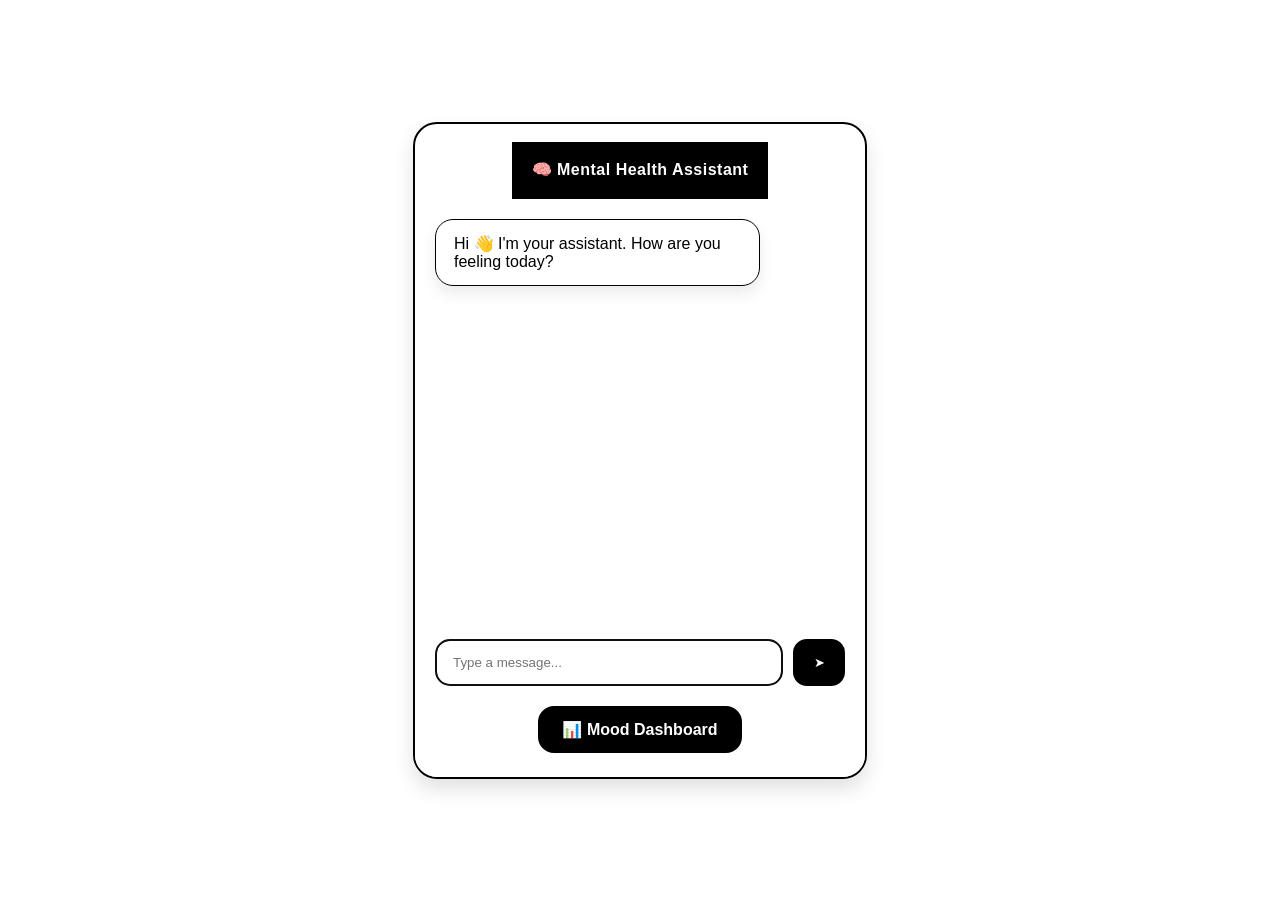
==== templates/index.html @ 6b1d6472 "Add files via upload" ====
<!DOCTYPE html>
<html>
<head>
    <title>Chatbot</title>
    <link rel="stylesheet" href="/static/style.css">
</head>
<body>
<div class="chat-container">
    <div class="top-bar">
        <div class="chat-header">🧠 Mental Health Assistant</div>
    </div>
    <div id="chat-box" class="chat-box"></div>
    <div class="chat-input">
        <input id="message" placeholder="Type a message..." />
        <button id="send-button" onclick="sendMessage()">➤</button>
    </div>
    <div class="dashboard-footer">
        <a class="dashboard-button" href="/dashboard">📊 Mood Dashboard</a>
    </div>
</div>

<script src="/static/script.js"></script>
</body>
</html>
---- static/style.css ----
body {
    margin: 0;
    min-height: 100vh;
    display: flex;
    align-items: center;
    justify-content: center;
    background: #ffffff;
    color: #000000;
    font-family: Arial, sans-serif;
}

.chat-container {
    width: 450px;
    margin: 40px auto;
    background: #ffffff;
    border: 2px solid #000000;
    border-radius: 24px;
    box-shadow: 0 10px 20px rgba(0, 0, 0, 0.12);
    overflow: hidden;
}

.top-bar {
    display: flex;
    justify-content: center;
    align-items: center;
    padding: 18px 20px 0;
}

.chat-header {
    background: #000000;
    color: #ffffff;
    padding: 18px 20px;
    text-align: center;
    font-weight: 700;
    letter-spacing: 0.5px;
    border-bottom: 2px solid #000000;
}

.chat-box {
    display: flex;
    flex-direction: column;
    gap: 10px;
    height: 400px;
    overflow-y: auto;
    padding: 20px;
    background: #ffffff;
}

.message {
    display: inline-flex;
    padding: 14px 18px;
    margin: 0;
    border-radius: 18px;
    max-width: 70%;
    border: 1px solid #000000;
    background: #f8f8f8;
    color: #000000;
    box-shadow: 0 8px 15px rgba(0, 0, 0, 0.08);
    word-wrap: break-word;
}

.user-message {
    align-self: flex-end;
    background: #000000;
    color: #ffffff;
    border-color: #000000;
}

.bot-message {
    align-self: flex-start;
    background: #ffffff;
    color: #000000;
}

.chat-input {
    display: flex;
    gap: 10px;
    padding: 0 20px 20px;
    background: #ffffff;
}

.chat-input input {
    flex: 1;
    padding: 14px 16px;
    border-radius: 14px;
    border: 2px solid #000000;
    background: #ffffff;
    color: #000000;
}

.chat-input button {
    width: 52px;
    border-radius: 14px;
    background: #000000;
    color: #ffffff;
    border: 2px solid #000000;
    cursor: pointer;
}

.dashboard-footer {
    padding: 0 20px 24px;
    text-align: center;
    background: #ffffff;
}

.dashboard-button {
    display: inline-block;
    text-decoration: none;
    background: #000000;
    color: #ffffff;
    padding: 12px 22px;
    border-radius: 16px;
    font-weight: 700;
    border: 2px solid #000000;
}

.bot-message.typing::after {
    content: '...';
    animation: blink 1s infinite;
}

@keyframes blink {
    0% { opacity: 0; }
    50% { opacity: 1; }
    100% { opacity: 0; }
}
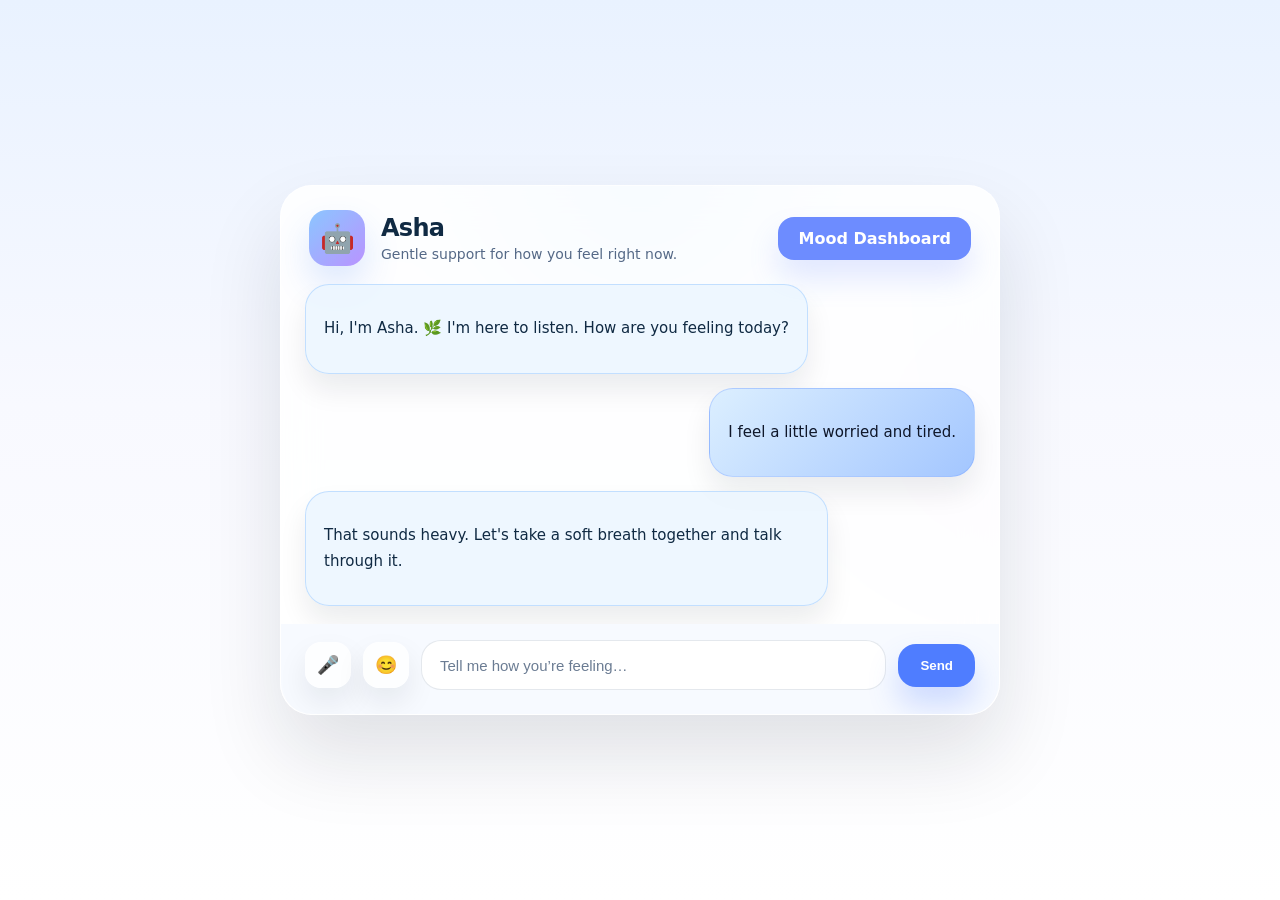
==== commit 16d9b84e: "Updated UI and added new features" ====
--- a/templates/index.html
+++ b/templates/index.html
@@ -1,21 +1,57 @@
 <!DOCTYPE html>
-<html>
+<html lang="en">
 <head>
-    <title>Chatbot</title>
+    <meta charset="UTF-8">
+    <meta name="viewport" content="width=device-width, initial-scale=1.0">
+    <title>Asha | Mental Wellness Companion</title>
     <link rel="stylesheet" href="/static/style.css">
 </head>
 <body>
-<div class="chat-container">
-    <div class="top-bar">
-        <div class="chat-header">🧠 Mental Health Assistant</div>
-    </div>
-    <div id="chat-box" class="chat-box"></div>
-    <div class="chat-input">
-        <input id="message" placeholder="Type a message..." />
-        <button id="send-button" onclick="sendMessage()">➤</button>
-    </div>
-    <div class="dashboard-footer">
-        <a class="dashboard-button" href="/dashboard">📊 Mood Dashboard</a>
+<div class="page-shell">
+    <div class="hero-glow"></div>
+    <div class="chat-card">
+        <header class="card-header">
+            <div class="bot-profile">
+                <div class="bot-avatar">🤖</div>
+                <div>
+                    <h1>Asha</h1>
+                    <p>Gentle support for how you feel right now.</p>
+                </div>
+            </div>
+            <a class="dashboard-button" href="/dashboard">Mood Dashboard</a>
+        </header>
+
+        <section id="chat-box" class="chat-box">
+            <div class="message bot-message">
+                <div class="bubble">
+                    <p>Hi, I'm Asha. 🌿 I'm here to listen. How are you feeling today?</p>
+                </div>
+            </div>
+            <div class="message user-message">
+                <div class="bubble">
+                    <p>I feel a little worried and tired.</p>
+                </div>
+            </div>
+            <div class="message bot-message">
+                <div class="bubble">
+                    <p>That sounds heavy. Let's take a soft breath together and talk through it.</p>
+                </div>
+            </div>
+        </section>
+
+        <div class="chat-actions">
+            <button id="mic-button" class="icon-btn" type="button" title="Voice input">🎤</button>
+            <button id="emoji-button" class="icon-btn" type="button" title="Add emoji">😊</button>
+            <input id="message" type="text" placeholder="Tell me how you’re feeling…" autocomplete="off">
+            <button id="send-button" class="send-btn" type="button">Send</button>
+        </div>
+        <div id="emoji-picker" class="emoji-picker hidden">
+            <button type="button">🙂</button>
+            <button type="button">😌</button>
+            <button type="button">🤍</button>
+            <button type="button">🌿</button>
+            <button type="button">💬</button>
+        </div>
     </div>
 </div>
 
--- a/static/style.css
+++ b/static/style.css
@@ -1,126 +1,242 @@
+:root {
+    color-scheme: light;
+    font-family: Inter, system-ui, -apple-system, BlinkMacSystemFont, "Segoe UI", sans-serif;
+    background: #eef5ff;
+    color: #102a43;
+}
+
+* {
+    box-sizing: border-box;
+}
+
 body {
     margin: 0;
     min-height: 100vh;
-    display: flex;
-    align-items: center;
+    background: linear-gradient(180deg, #e9f2ff 0%, #f8f9ff 45%, #ffffff 100%);
+    display: flex;
     justify-content: center;
-    background: #ffffff;
-    color: #000000;
-    font-family: Arial, sans-serif;
-}
-
-.chat-container {
-    width: 450px;
-    margin: 40px auto;
-    background: #ffffff;
-    border: 2px solid #000000;
+    align-items: center;
+    padding: 24px;
+}
+
+.page-shell {
+    position: relative;
+    width: min(100%, 720px);
+}
+
+.hero-glow {
+    position: absolute;
+    inset: 0;
+    background: radial-gradient(circle at top, rgba(113, 194, 255, 0.28), transparent 35%),
+                radial-gradient(circle at right, rgba(196, 170, 255, 0.18), transparent 28%);
+    pointer-events: none;
+}
+
+.chat-card {
+    position: relative;
+    background: rgba(255, 255, 255, 0.85);
+    backdrop-filter: blur(18px);
+    border: 1px solid rgba(255,255,255,0.7);
+    box-shadow: 0 40px 80px rgba(15, 23, 42, 0.12);
+    border-radius: 32px;
+    overflow: hidden;
+}
+
+.card-header {
+    display: flex;
+    justify-content: space-between;
+    align-items: center;
+    gap: 18px;
+    padding: 24px 28px 18px;
+}
+
+.bot-profile {
+    display: flex;
+    align-items: center;
+    gap: 16px;
+}
+
+.bot-avatar {
+    width: 56px;
+    height: 56px;
+    border-radius: 18px;
+    background: linear-gradient(135deg, #8bc6ff, #b993ff);
+    display: grid;
+    place-items: center;
+    font-size: 28px;
+    box-shadow: 0 18px 35px rgba(59, 130, 246, 0.18);
+}
+
+.card-header h1 {
+    margin: 0;
+    font-size: 24px;
+    letter-spacing: -0.03em;
+}
+
+.card-header p {
+    margin: 4px 0 0;
+    color: #556987;
+    font-size: 14px;
+}
+
+.dashboard-button {
+    background: #6d8cff;
+    color: white;
+    border: none;
+    border-radius: 16px;
+    padding: 12px 20px;
+    font-weight: 600;
+    text-decoration: none;
+    box-shadow: 0 18px 30px rgba(109, 140, 255, 0.2);
+    transition: transform 0.25s ease, box-shadow 0.25s ease, background 0.25s ease;
+}
+
+.dashboard-button:hover {
+    transform: translateY(-2px);
+    background: #5572f9;
+}
+
+.chat-box {
+    max-height: 520px;
+    overflow-y: auto;
+    padding: 0 24px 18px;
+    display: flex;
+    flex-direction: column;
+    gap: 14px;
+}
+
+.message {
+    display: flex;
+    gap: 12px;
+    align-items: flex-end;
+}
+
+.bubble {
+    max-width: 78%;
+    padding: 16px 18px;
     border-radius: 24px;
-    box-shadow: 0 10px 20px rgba(0, 0, 0, 0.12);
-    overflow: hidden;
-}
-
-.top-bar {
-    display: flex;
-    justify-content: center;
-    align-items: center;
-    padding: 18px 20px 0;
-}
-
-.chat-header {
-    background: #000000;
-    color: #ffffff;
-    padding: 18px 20px;
-    text-align: center;
-    font-weight: 700;
-    letter-spacing: 0.5px;
-    border-bottom: 2px solid #000000;
-}
-
-.chat-box {
-    display: flex;
-    flex-direction: column;
+    line-height: 1.7;
+    font-size: 15px;
+    box-shadow: 0 16px 28px rgba(15, 23, 42, 0.08);
+}
+
+.bot-message {
+    justify-content: flex-start;
+}
+
+.bot-message .bubble {
+    background: rgba(236, 246, 255, 0.88);
+    border: 1px solid rgba(112, 179, 255, 0.35);
+}
+
+.user-message {
+    justify-content: flex-end;
+}
+
+.user-message .bubble {
+    background: linear-gradient(135deg, #dcefff, #a3c6ff);
+    border: 1px solid rgba(106, 148, 255, 0.3);
+    color: #0f172a;
+}
+
+.icon-btn {
+    width: 46px;
+    height: 46px;
+    border-radius: 16px;
+    border: none;
+    background: rgba(255,255,255,0.85);
+    display: grid;
+    place-items: center;
+    font-size: 18px;
+    cursor: pointer;
+    box-shadow: 0 14px 30px rgba(15, 23, 42, 0.08);
+    transition: transform 0.2s ease, background 0.2s ease;
+}
+
+.icon-btn:hover {
+    transform: translateY(-1px);
+    background: white;
+}
+
+.chat-actions {
+    display: grid;
+    grid-template-columns: auto auto 1fr auto;
+    gap: 12px;
+    align-items: center;
+    padding: 16px 24px 24px;
+    background: rgba(247, 250, 255, 0.95);
+}
+
+.chat-actions input {
+    width: 100%;
+    min-height: 50px;
+    border-radius: 20px;
+    border: 1px solid rgba(148, 163, 184, 0.25);
+    padding: 0 18px;
+    font-size: 15px;
+    color: #102a43;
+    outline: none;
+    background: white;
+}
+
+.chat-actions input::placeholder {
+    color: #6b7c93;
+}
+
+.send-btn {
+    border: none;
+    border-radius: 18px;
+    padding: 14px 22px;
+    background: #4f7dff;
+    color: white;
+    font-weight: 600;
+    cursor: pointer;
+    box-shadow: 0 18px 30px rgba(79, 125, 255, 0.25);
+    transition: transform 0.2s ease, background 0.2s ease;
+}
+
+.send-btn:hover {
+    transform: translateY(-1px);
+    background: #3e68f5;
+}
+
+.emoji-picker {
+    position: absolute;
+    left: 28px;
+    bottom: 98px;
+    display: grid;
+    grid-template-columns: repeat(5, 42px);
     gap: 10px;
-    height: 400px;
-    overflow-y: auto;
-    padding: 20px;
-    background: #ffffff;
-}
-
-.message {
-    display: inline-flex;
-    padding: 14px 18px;
-    margin: 0;
+    padding: 12px;
+    background: rgba(255,255,255,0.95);
+    border: 1px solid rgba(148, 163, 184, 0.25);
     border-radius: 18px;
-    max-width: 70%;
-    border: 1px solid #000000;
-    background: #f8f8f8;
-    color: #000000;
-    box-shadow: 0 8px 15px rgba(0, 0, 0, 0.08);
-    word-wrap: break-word;
-}
-
-.user-message {
-    align-self: flex-end;
-    background: #000000;
-    color: #ffffff;
-    border-color: #000000;
-}
-
-.bot-message {
-    align-self: flex-start;
-    background: #ffffff;
-    color: #000000;
-}
-
-.chat-input {
-    display: flex;
-    gap: 10px;
-    padding: 0 20px 20px;
-    background: #ffffff;
-}
-
-.chat-input input {
-    flex: 1;
-    padding: 14px 16px;
+    box-shadow: 0 24px 50px rgba(15, 23, 42, 0.12);
+}
+
+.emoji-picker.hidden {
+    display: none;
+}
+
+.emoji-picker button {
+    width: 42px;
+    height: 42px;
     border-radius: 14px;
-    border: 2px solid #000000;
-    background: #ffffff;
-    color: #000000;
-}
-
-.chat-input button {
-    width: 52px;
-    border-radius: 14px;
-    background: #000000;
-    color: #ffffff;
-    border: 2px solid #000000;
+    border: none;
+    background: #f8fafc;
+    font-size: 18px;
     cursor: pointer;
 }
 
-.dashboard-footer {
-    padding: 0 20px 24px;
-    text-align: center;
-    background: #ffffff;
-}
-
-.dashboard-button {
-    display: inline-block;
-    text-decoration: none;
-    background: #000000;
-    color: #ffffff;
-    padding: 12px 22px;
-    border-radius: 16px;
-    font-weight: 700;
-    border: 2px solid #000000;
-}
-
-.bot-message.typing::after {
-    content: '...';
-    animation: blink 1s infinite;
-}
-
-@keyframes blink {
-    0% { opacity: 0; }
-    50% { opacity: 1; }
-    100% { opacity: 0; }
-}
+@media (max-width: 660px) {
+    .chat-card {
+        width: 100%;
+    }
+    .card-header {
+        flex-direction: column;
+        align-items: flex-start;
+    }
+    .chat-actions {
+        grid-template-columns: auto auto 1fr auto;
+    }
+}
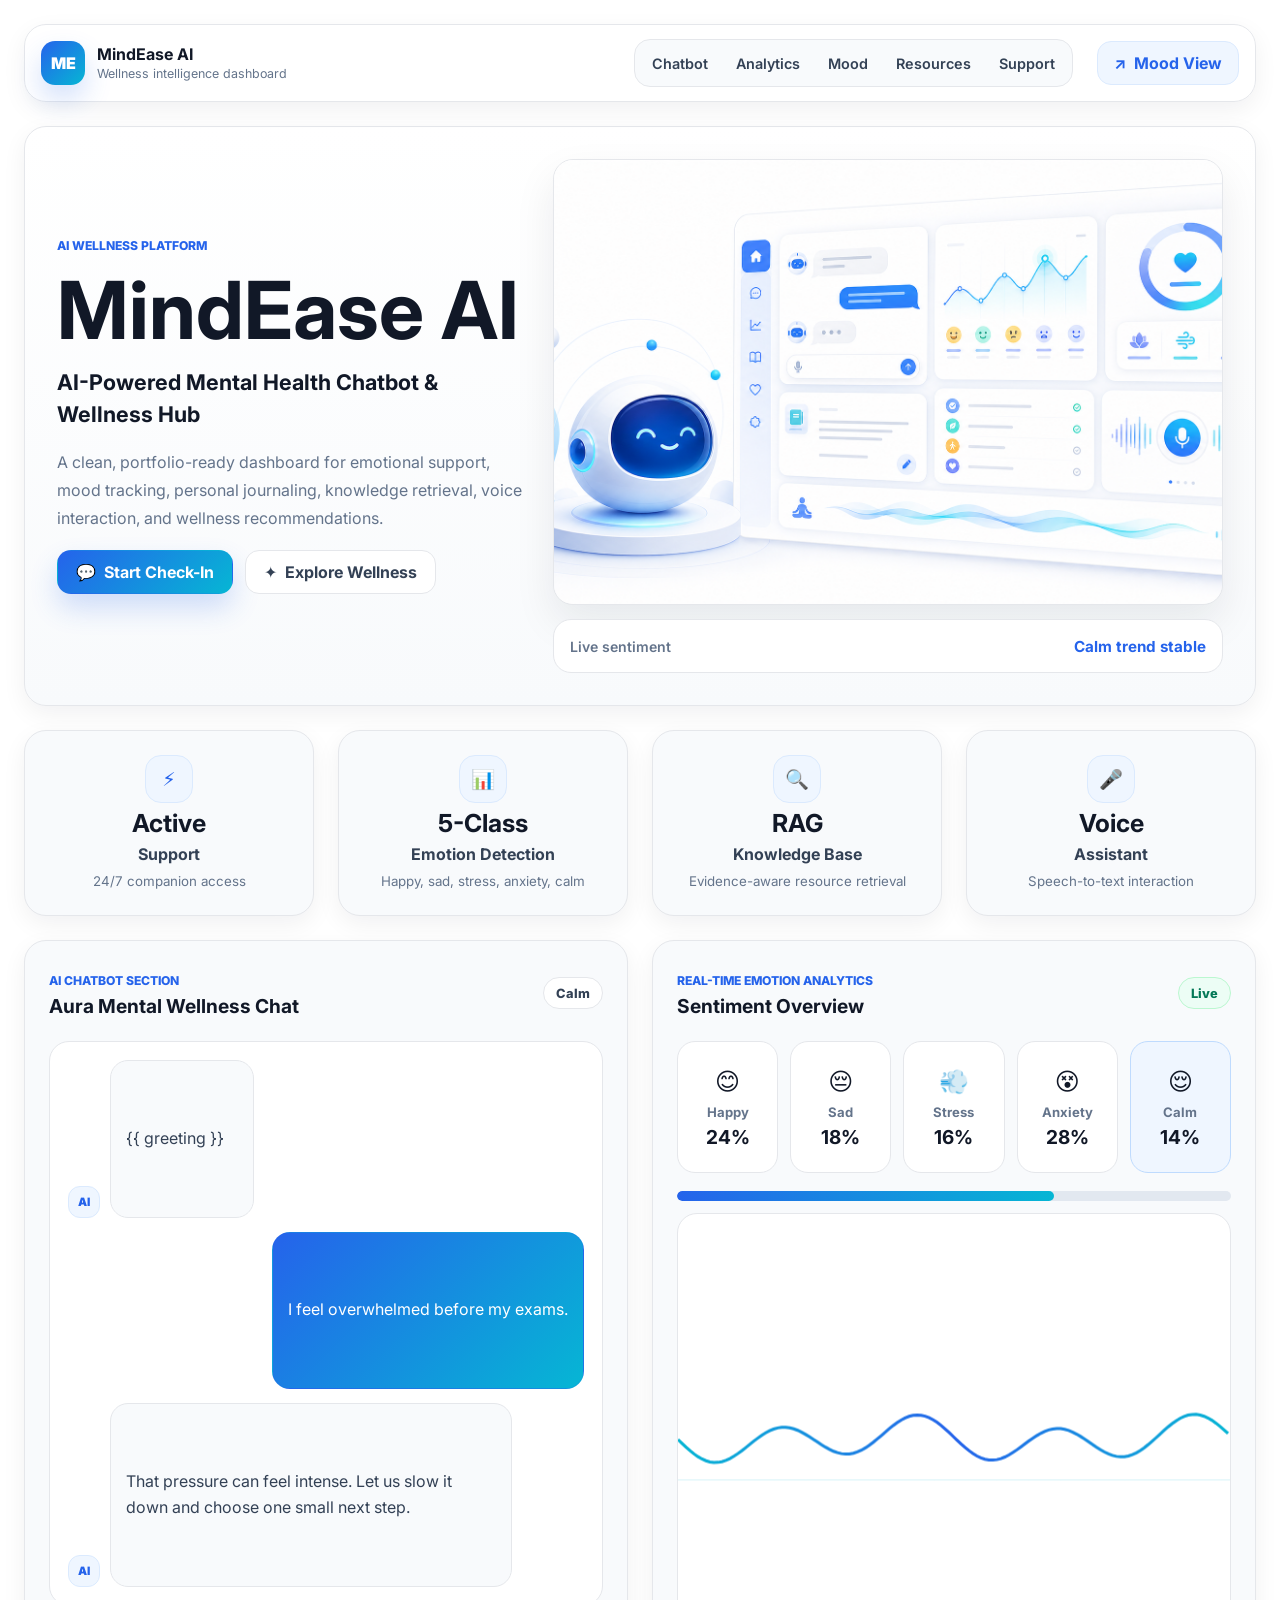
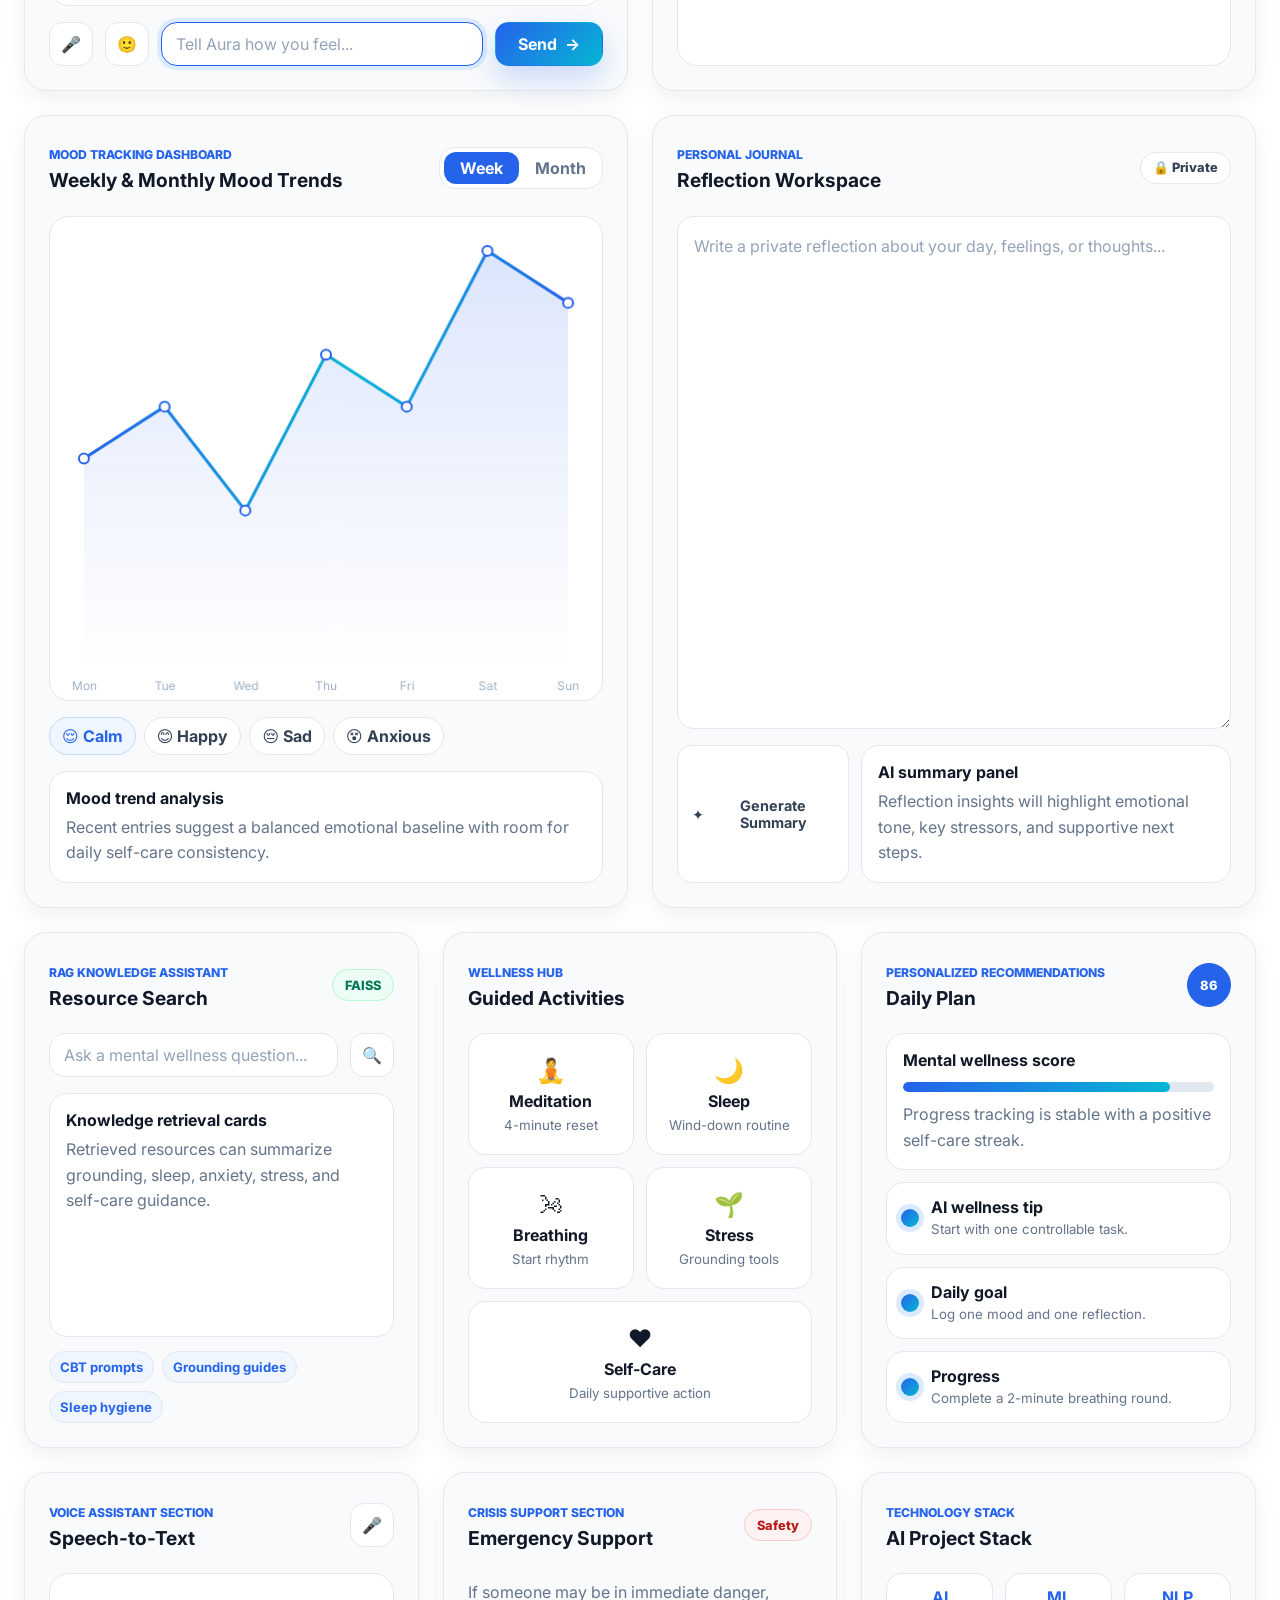
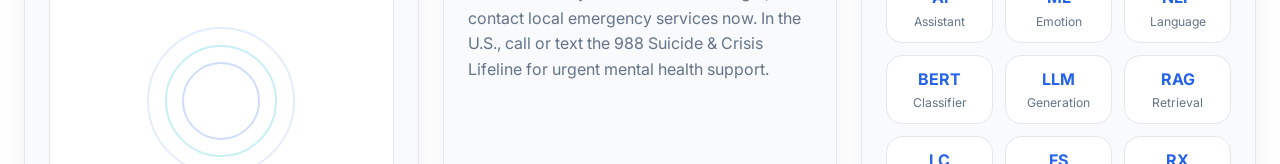
==== commit cb51c193: "Added CNN model improvements" ====
--- a/templates/index.html
+++ b/templates/index.html
@@ -1,60 +1,403 @@
-<!DOCTYPE html>
-<html lang="en">
-<head>
-    <meta charset="UTF-8">
-    <meta name="viewport" content="width=device-width, initial-scale=1.0">
-    <title>Asha | Mental Wellness Companion</title>
-    <link rel="stylesheet" href="/static/style.css">
-</head>
-<body>
-<div class="page-shell">
-    <div class="hero-glow"></div>
-    <div class="chat-card">
-        <header class="card-header">
-            <div class="bot-profile">
-                <div class="bot-avatar">🤖</div>
-                <div>
-                    <h1>Asha</h1>
-                    <p>Gentle support for how you feel right now.</p>
-                </div>
-            </div>
-            <a class="dashboard-button" href="/dashboard">Mood Dashboard</a>
-        </header>
-
-        <section id="chat-box" class="chat-box">
-            <div class="message bot-message">
-                <div class="bubble">
-                    <p>Hi, I'm Asha. 🌿 I'm here to listen. How are you feeling today?</p>
-                </div>
-            </div>
-            <div class="message user-message">
-                <div class="bubble">
-                    <p>I feel a little worried and tired.</p>
-                </div>
-            </div>
-            <div class="message bot-message">
-                <div class="bubble">
-                    <p>That sounds heavy. Let's take a soft breath together and talk through it.</p>
-                </div>
-            </div>
-        </section>
-
-        <div class="chat-actions">
-            <button id="mic-button" class="icon-btn" type="button" title="Voice input">🎤</button>
-            <button id="emoji-button" class="icon-btn" type="button" title="Add emoji">😊</button>
-            <input id="message" type="text" placeholder="Tell me how you’re feeling…" autocomplete="off">
-            <button id="send-button" class="send-btn" type="button">Send</button>
-        </div>
-        <div id="emoji-picker" class="emoji-picker hidden">
-            <button type="button">🙂</button>
-            <button type="button">😌</button>
-            <button type="button">🤍</button>
-            <button type="button">🌿</button>
-            <button type="button">💬</button>
-        </div>
-    </div>
-</div>
-
-<script src="/static/script.js"></script>
-</body>
-</html>+<!DOCTYPE html>
+<html lang="en">
+<head>
+    <meta charset="UTF-8">
+    <meta name="viewport" content="width=device-width, initial-scale=1.0">
+    <title>MindEase AI | AI-Powered Mental Health Chatbot & Wellness Hub</title>
+    <link rel="preconnect" href="https://fonts.googleapis.com">
+    <link rel="preconnect" href="https://fonts.gstatic.com" crossorigin>
+    <link href="https://fonts.googleapis.com/css2?family=Inter:wght@400;500;600;700;800;900&display=swap" rel="stylesheet">
+    <link rel="stylesheet" href="/static/style.css">
+</head>
+<body>
+<div class="app-shell">
+    <header class="topbar">
+        <a class="brand-lockup" href="#hero" aria-label="MindEase AI home">
+            <span class="brand-mark" aria-hidden="true">ME</span>
+            <span>
+                <strong>MindEase AI</strong>
+                <small>Wellness intelligence dashboard</small>
+            </span>
+        </a>
+        <nav class="topnav" aria-label="Primary">
+            <a href="#chat">Chatbot</a>
+            <a href="#analytics">Analytics</a>
+            <a href="#mood">Mood</a>
+            <a href="#resources">Resources</a>
+            <a href="#support">Support</a>
+        </nav>
+        <a class="nav-action" href="/dashboard">
+            <span aria-hidden="true">&#8599;</span>
+            <span>Mood View</span>
+        </a>
+    </header>
+
+    <main class="page-stack">
+        <section id="hero" class="hero-section section-card">
+            <div class="hero-copy">
+                <span class="eyebrow">AI wellness platform</span>
+                <h1>MindEase AI</h1>
+                <p class="hero-subtitle">AI-Powered Mental Health Chatbot &amp; Wellness Hub</p>
+                <p class="hero-description">A clean, portfolio-ready dashboard for emotional support, mood tracking, personal journaling, knowledge retrieval, voice interaction, and wellness recommendations.</p>
+                <div class="hero-actions">
+                    <a class="primary-action" href="#chat">
+                        <span aria-hidden="true">&#128172;</span>
+                        <span>Start Check-In</span>
+                    </a>
+                    <a class="secondary-action" href="#wellness">
+                        <span aria-hidden="true">&#10022;</span>
+                        <span>Explore Wellness</span>
+                    </a>
+                </div>
+            </div>
+            <figure class="hero-visual" aria-label="MindEase AI dashboard preview">
+                <img src="/static/mindease-ai-white-hero.png" alt="Bright AI wellness assistant dashboard illustration">
+                <figcaption>
+                    <span>Live sentiment</span>
+                    <strong id="hero-sentiment">Calm trend stable</strong>
+                </figcaption>
+            </figure>
+        </section>
+
+        <section class="metrics-grid" aria-label="Key metrics">
+            <article class="metric-card">
+                <span class="metric-icon" aria-hidden="true">&#9889;</span>
+                <strong>Active</strong>
+                <p>Support</p>
+                <small>24/7 companion access</small>
+            </article>
+            <article class="metric-card">
+                <span class="metric-icon" aria-hidden="true">&#128202;</span>
+                <strong>5-Class</strong>
+                <p>Emotion Detection</p>
+                <small>Happy, sad, stress, anxiety, calm</small>
+            </article>
+            <article class="metric-card">
+                <span class="metric-icon" aria-hidden="true">&#128269;</span>
+                <strong>RAG</strong>
+                <p>Knowledge Base</p>
+                <small>Evidence-aware resource retrieval</small>
+            </article>
+            <article class="metric-card">
+                <span class="metric-icon" aria-hidden="true">&#127908;</span>
+                <strong>Voice</strong>
+                <p>Assistant</p>
+                <small>Speech-to-text interaction</small>
+            </article>
+        </section>
+
+        <section class="dashboard-row two-column">
+            <article id="chat" class="panel chat-panel">
+                <div class="panel-header">
+                    <div>
+                        <span class="eyebrow">AI chatbot section</span>
+                        <h2>Aura Mental Wellness Chat</h2>
+                    </div>
+                    <span id="emotion-status" class="status-pill">Neutral</span>
+                </div>
+
+                <div id="chat-box" class="chat-box" aria-live="polite">
+                    <div class="message bot-message">
+                        <div class="avatar-dot" aria-hidden="true">AI</div>
+                        <div class="bubble">
+                            <p>{{ greeting }}</p>
+                        </div>
+                    </div>
+                    <div class="message user-message demo-message">
+                        <div class="bubble">
+                            <p>I feel overwhelmed before my exams.</p>
+                        </div>
+                    </div>
+                    <div class="message bot-message demo-message">
+                        <div class="avatar-dot" aria-hidden="true">AI</div>
+                        <div class="bubble">
+                            <p>That pressure can feel intense. Let us slow it down and choose one small next step.</p>
+                        </div>
+                    </div>
+                </div>
+
+                <div class="chat-actions">
+                    <button id="mic-button" class="icon-button" type="button" title="Voice input" aria-label="Voice input">
+                        <span aria-hidden="true">&#127908;</span>
+                    </button>
+                    <button id="emoji-button" class="icon-button" type="button" title="Add emotion" aria-label="Add emotion">
+                        <span aria-hidden="true">&#128578;</span>
+                    </button>
+                    <label class="sr-only" for="message">Message</label>
+                    <input id="message" type="text" placeholder="Tell Aura how you feel..." autocomplete="off">
+                    <button id="send-button" class="send-button" type="button">
+                        <span>Send</span>
+                        <span aria-hidden="true">&#8594;</span>
+                    </button>
+                </div>
+                <div id="emoji-picker" class="emoji-picker hidden" aria-label="Emotion shortcuts">
+                    <button type="button" title="Happy">&#128578;</button>
+                    <button type="button" title="Calm">&#128524;</button>
+                    <button type="button" title="Supported">&#129782;</button>
+                    <button type="button" title="Nature">&#127807;</button>
+                    <button type="button" title="Talk">&#128172;</button>
+                </div>
+            </article>
+
+            <article id="analytics" class="panel emotion-panel">
+                <div class="panel-header">
+                    <div>
+                        <span class="eyebrow">Real-time emotion analytics</span>
+                        <h2>Sentiment Overview</h2>
+                    </div>
+                    <span class="status-pill active">Live</span>
+                </div>
+                <div class="emotion-grid">
+                    <div class="emotion-card" data-emotion-card="happy">
+                        <span class="emotion-icon">&#128522;</span>
+                        <span>Happy</span>
+                        <strong>24%</strong>
+                    </div>
+                    <div class="emotion-card" data-emotion-card="sad">
+                        <span class="emotion-icon">&#128532;</span>
+                        <span>Sad</span>
+                        <strong>18%</strong>
+                    </div>
+                    <div class="emotion-card" data-emotion-card="stress">
+                        <span class="emotion-icon">&#128168;</span>
+                        <span>Stress</span>
+                        <strong>16%</strong>
+                    </div>
+                    <div class="emotion-card" data-emotion-card="anxiety">
+                        <span class="emotion-icon">&#128565;</span>
+                        <span>Anxiety</span>
+                        <strong>28%</strong>
+                    </div>
+                    <div class="emotion-card" data-emotion-card="calm">
+                        <span class="emotion-icon">&#128524;</span>
+                        <span>Calm</span>
+                        <strong>14%</strong>
+                    </div>
+                </div>
+                <div class="sentiment-visual">
+                    <div class="sentiment-meter">
+                        <span style="--score: 68%"></span>
+                    </div>
+                    <canvas id="sentiment-canvas" width="720" height="230" aria-label="Interactive emotion analytics chart"></canvas>
+                </div>
+            </article>
+        </section>
+
+        <section id="mood" class="dashboard-row two-column">
+            <article class="panel mood-panel">
+                <div class="panel-header">
+                    <div>
+                        <span class="eyebrow">Mood tracking dashboard</span>
+                        <h2>Weekly &amp; Monthly Mood Trends</h2>
+                    </div>
+                    <div class="segmented-control" aria-label="Mood range">
+                        <button class="active" type="button">Week</button>
+                        <button type="button">Month</button>
+                    </div>
+                </div>
+                <canvas id="mood-trend" width="720" height="280" aria-label="Weekly mood chart"></canvas>
+                <div class="mood-log" aria-label="Daily mood logging">
+                    <button class="mood-chip active" type="button" data-mood="calm">&#128524; Calm</button>
+                    <button class="mood-chip" type="button" data-mood="happy">&#128522; Happy</button>
+                    <button class="mood-chip" type="button" data-mood="sad">&#128532; Sad</button>
+                    <button class="mood-chip" type="button" data-mood="anxious">&#128565; Anxious</button>
+                </div>
+                <div class="analysis-note">
+                    <strong>Mood trend analysis</strong>
+                    <p>Recent entries suggest a balanced emotional baseline with room for daily self-care consistency.</p>
+                </div>
+            </article>
+
+            <article id="journal" class="panel journal-panel">
+                <div class="panel-header">
+                    <div>
+                        <span class="eyebrow">Personal journal</span>
+                        <h2>Reflection Workspace</h2>
+                    </div>
+                    <span class="lock-chip">&#128274; Private</span>
+                </div>
+                <label class="sr-only" for="journal-entry">Journal entry</label>
+                <textarea id="journal-entry" rows="8" placeholder="Write a private reflection about your day, feelings, or thoughts..."></textarea>
+                <div class="journal-footer">
+                    <button id="summarize-journal" class="secondary-action compact" type="button">
+                        <span aria-hidden="true">&#10022;</span>
+                        <span>Generate Summary</span>
+                    </button>
+                    <div id="journal-summary" class="journal-summary">
+                        <strong>AI summary panel</strong>
+                        <p>Reflection insights will highlight emotional tone, key stressors, and supportive next steps.</p>
+                    </div>
+                </div>
+            </article>
+        </section>
+
+        <section id="resources" class="dashboard-row three-column">
+            <article class="panel rag-panel">
+                <div class="panel-header">
+                    <div>
+                        <span class="eyebrow">RAG knowledge assistant</span>
+                        <h2>Resource Search</h2>
+                    </div>
+                    <span class="status-pill active">FAISS</span>
+                </div>
+                <div class="search-row">
+                    <label class="sr-only" for="rag-query">Wellness question</label>
+                    <input id="rag-query" type="search" placeholder="Ask a mental wellness question...">
+                    <button id="rag-search" class="icon-button" type="button" aria-label="Search">
+                        <span aria-hidden="true">&#128269;</span>
+                    </button>
+                </div>
+                <div id="rag-answer" class="knowledge-answer">
+                    <strong>Knowledge retrieval cards</strong>
+                    <p>Retrieved resources can summarize grounding, sleep, anxiety, stress, and self-care guidance.</p>
+                </div>
+                <div class="mini-list">
+                    <span>CBT prompts</span>
+                    <span>Grounding guides</span>
+                    <span>Sleep hygiene</span>
+                </div>
+            </article>
+
+            <article id="wellness" class="panel wellness-panel">
+                <div class="panel-header">
+                    <div>
+                        <span class="eyebrow">Wellness hub</span>
+                        <h2>Guided Activities</h2>
+                    </div>
+                </div>
+                <div class="wellness-grid">
+                    <button class="wellness-card" type="button">
+                        <span>&#129496;</span>
+                        <strong>Meditation</strong>
+                        <small>4-minute reset</small>
+                    </button>
+                    <button class="wellness-card" type="button">
+                        <span>&#127769;</span>
+                        <strong>Sleep</strong>
+                        <small>Wind-down routine</small>
+                    </button>
+                    <button class="wellness-card" type="button" id="breathing-button">
+                        <span>&#127788;</span>
+                        <strong>Breathing</strong>
+                        <small id="breathing-state">Start rhythm</small>
+                    </button>
+                    <button class="wellness-card" type="button">
+                        <span>&#127793;</span>
+                        <strong>Stress</strong>
+                        <small>Grounding tools</small>
+                    </button>
+                    <button class="wellness-card wide" type="button">
+                        <span>&#10084;</span>
+                        <strong>Self-Care</strong>
+                        <small>Daily supportive action</small>
+                    </button>
+                </div>
+            </article>
+
+            <article class="panel recommendations-panel">
+                <div class="panel-header">
+                    <div>
+                        <span class="eyebrow">Personalized recommendations</span>
+                        <h2>Daily Plan</h2>
+                    </div>
+                    <span class="score-pill">86</span>
+                </div>
+                <div class="score-card">
+                    <strong>Mental wellness score</strong>
+                    <div class="progress-line"><span style="--score: 86%"></span></div>
+                    <p>Progress tracking is stable with a positive self-care streak.</p>
+                </div>
+                <ol class="roadmap">
+                    <li>
+                        <span></span>
+                        <div>
+                            <strong>AI wellness tip</strong>
+                            <small>Start with one controllable task.</small>
+                        </div>
+                    </li>
+                    <li>
+                        <span></span>
+                        <div>
+                            <strong>Daily goal</strong>
+                            <small>Log one mood and one reflection.</small>
+                        </div>
+                    </li>
+                    <li>
+                        <span></span>
+                        <div>
+                            <strong>Progress</strong>
+                            <small>Complete a 2-minute breathing round.</small>
+                        </div>
+                    </li>
+                </ol>
+            </article>
+        </section>
+
+        <section class="dashboard-row three-column">
+            <article class="panel voice-panel">
+                <div class="panel-header">
+                    <div>
+                        <span class="eyebrow">Voice assistant section</span>
+                        <h2>Speech-to-Text</h2>
+                    </div>
+                    <button id="voice-panel-button" class="icon-button" type="button" aria-label="Start voice assistant">
+                        <span aria-hidden="true">&#127908;</span>
+                    </button>
+                </div>
+                <div class="voice-orbit" aria-hidden="true">
+                    <span></span>
+                    <span></span>
+                    <span></span>
+                </div>
+                <p id="voice-status">Speech-to-text ready. Voice conversation visualization is active.</p>
+            </article>
+
+            <article id="support" class="panel crisis-panel">
+                <div class="panel-header">
+                    <div>
+                        <span class="eyebrow">Crisis support section</span>
+                        <h2>Emergency Support</h2>
+                    </div>
+                    <span class="safety-badge">Safety</span>
+                </div>
+                <p>If someone may be in immediate danger, contact local emergency services now. In the U.S., call or text the 988 Suicide &amp; Crisis Lifeline for urgent mental health support.</p>
+                <div class="support-actions">
+                    <a class="primary-action danger" href="tel:988">
+                        <span aria-hidden="true">&#9742;</span>
+                        <span>Call 988</span>
+                    </a>
+                    <a class="secondary-action compact" href="https://988lifeline.org/" target="_blank" rel="noreferrer">
+                        <span aria-hidden="true">&#128279;</span>
+                        <span>Safety Resources</span>
+                    </a>
+                </div>
+            </article>
+
+            <article class="panel tech-panel">
+                <div class="panel-header">
+                    <div>
+                        <span class="eyebrow">Technology stack</span>
+                        <h2>AI Project Stack</h2>
+                    </div>
+                </div>
+                <div class="tech-grid" aria-label="Technologies">
+                    <span><b>AI</b><small>Assistant</small></span>
+                    <span><b>ML</b><small>Emotion</small></span>
+                    <span><b>NLP</b><small>Language</small></span>
+                    <span><b>BERT</b><small>Classifier</small></span>
+                    <span><b>LLM</b><small>Generation</small></span>
+                    <span><b>RAG</b><small>Retrieval</small></span>
+                    <span><b>LC</b><small>LangChain</small></span>
+                    <span><b>FS</b><small>FAISS</small></span>
+                    <span><b>RX</b><small>React</small></span>
+                    <span><b>API</b><small>FastAPI</small></span>
+                    <span><b>DB</b><small>MongoDB</small></span>
+                </div>
+            </article>
+        </section>
+    </main>
+</div>
+
+<script src="/static/script.js"></script>
+</body>
+</html>
--- a/static/style.css
+++ b/static/style.css
@@ -1,242 +1,1200 @@
-:root {
-    color-scheme: light;
-    font-family: Inter, system-ui, -apple-system, BlinkMacSystemFont, "Segoe UI", sans-serif;
-    background: #eef5ff;
-    color: #102a43;
-}
-
-* {
-    box-sizing: border-box;
-}
-
-body {
-    margin: 0;
-    min-height: 100vh;
-    background: linear-gradient(180deg, #e9f2ff 0%, #f8f9ff 45%, #ffffff 100%);
-    display: flex;
-    justify-content: center;
-    align-items: center;
-    padding: 24px;
-}
-
-.page-shell {
-    position: relative;
-    width: min(100%, 720px);
-}
-
-.hero-glow {
-    position: absolute;
-    inset: 0;
-    background: radial-gradient(circle at top, rgba(113, 194, 255, 0.28), transparent 35%),
-                radial-gradient(circle at right, rgba(196, 170, 255, 0.18), transparent 28%);
-    pointer-events: none;
-}
-
-.chat-card {
-    position: relative;
-    background: rgba(255, 255, 255, 0.85);
-    backdrop-filter: blur(18px);
-    border: 1px solid rgba(255,255,255,0.7);
-    box-shadow: 0 40px 80px rgba(15, 23, 42, 0.12);
-    border-radius: 32px;
-    overflow: hidden;
-}
-
-.card-header {
-    display: flex;
-    justify-content: space-between;
-    align-items: center;
-    gap: 18px;
-    padding: 24px 28px 18px;
-}
-
-.bot-profile {
-    display: flex;
-    align-items: center;
-    gap: 16px;
-}
-
-.bot-avatar {
-    width: 56px;
-    height: 56px;
-    border-radius: 18px;
-    background: linear-gradient(135deg, #8bc6ff, #b993ff);
-    display: grid;
-    place-items: center;
-    font-size: 28px;
-    box-shadow: 0 18px 35px rgba(59, 130, 246, 0.18);
-}
-
-.card-header h1 {
-    margin: 0;
-    font-size: 24px;
-    letter-spacing: -0.03em;
-}
-
-.card-header p {
-    margin: 4px 0 0;
-    color: #556987;
-    font-size: 14px;
-}
-
-.dashboard-button {
-    background: #6d8cff;
-    color: white;
-    border: none;
-    border-radius: 16px;
-    padding: 12px 20px;
-    font-weight: 600;
-    text-decoration: none;
-    box-shadow: 0 18px 30px rgba(109, 140, 255, 0.2);
-    transition: transform 0.25s ease, box-shadow 0.25s ease, background 0.25s ease;
-}
-
-.dashboard-button:hover {
-    transform: translateY(-2px);
-    background: #5572f9;
-}
-
-.chat-box {
-    max-height: 520px;
-    overflow-y: auto;
-    padding: 0 24px 18px;
-    display: flex;
-    flex-direction: column;
-    gap: 14px;
-}
-
-.message {
-    display: flex;
-    gap: 12px;
-    align-items: flex-end;
-}
-
-.bubble {
-    max-width: 78%;
-    padding: 16px 18px;
-    border-radius: 24px;
-    line-height: 1.7;
-    font-size: 15px;
-    box-shadow: 0 16px 28px rgba(15, 23, 42, 0.08);
-}
-
-.bot-message {
-    justify-content: flex-start;
-}
-
-.bot-message .bubble {
-    background: rgba(236, 246, 255, 0.88);
-    border: 1px solid rgba(112, 179, 255, 0.35);
-}
-
-.user-message {
-    justify-content: flex-end;
-}
-
-.user-message .bubble {
-    background: linear-gradient(135deg, #dcefff, #a3c6ff);
-    border: 1px solid rgba(106, 148, 255, 0.3);
-    color: #0f172a;
-}
-
-.icon-btn {
-    width: 46px;
-    height: 46px;
-    border-radius: 16px;
-    border: none;
-    background: rgba(255,255,255,0.85);
-    display: grid;
-    place-items: center;
-    font-size: 18px;
-    cursor: pointer;
-    box-shadow: 0 14px 30px rgba(15, 23, 42, 0.08);
-    transition: transform 0.2s ease, background 0.2s ease;
-}
-
-.icon-btn:hover {
-    transform: translateY(-1px);
-    background: white;
-}
-
-.chat-actions {
-    display: grid;
-    grid-template-columns: auto auto 1fr auto;
-    gap: 12px;
-    align-items: center;
-    padding: 16px 24px 24px;
-    background: rgba(247, 250, 255, 0.95);
-}
-
-.chat-actions input {
-    width: 100%;
-    min-height: 50px;
-    border-radius: 20px;
-    border: 1px solid rgba(148, 163, 184, 0.25);
-    padding: 0 18px;
-    font-size: 15px;
-    color: #102a43;
-    outline: none;
-    background: white;
-}
-
-.chat-actions input::placeholder {
-    color: #6b7c93;
-}
-
-.send-btn {
-    border: none;
-    border-radius: 18px;
-    padding: 14px 22px;
-    background: #4f7dff;
-    color: white;
-    font-weight: 600;
-    cursor: pointer;
-    box-shadow: 0 18px 30px rgba(79, 125, 255, 0.25);
-    transition: transform 0.2s ease, background 0.2s ease;
-}
-
-.send-btn:hover {
-    transform: translateY(-1px);
-    background: #3e68f5;
-}
-
-.emoji-picker {
-    position: absolute;
-    left: 28px;
-    bottom: 98px;
-    display: grid;
-    grid-template-columns: repeat(5, 42px);
-    gap: 10px;
-    padding: 12px;
-    background: rgba(255,255,255,0.95);
-    border: 1px solid rgba(148, 163, 184, 0.25);
-    border-radius: 18px;
-    box-shadow: 0 24px 50px rgba(15, 23, 42, 0.12);
-}
-
-.emoji-picker.hidden {
-    display: none;
-}
-
-.emoji-picker button {
-    width: 42px;
-    height: 42px;
-    border-radius: 14px;
-    border: none;
-    background: #f8fafc;
-    font-size: 18px;
-    cursor: pointer;
-}
-
-@media (max-width: 660px) {
-    .chat-card {
-        width: 100%;
-    }
-    .card-header {
-        flex-direction: column;
-        align-items: flex-start;
-    }
-    .chat-actions {
-        grid-template-columns: auto auto 1fr auto;
-    }
-}
+:root {
+    color-scheme: light;
+    font-family: Inter, ui-sans-serif, system-ui, -apple-system, BlinkMacSystemFont, "Segoe UI", sans-serif;
+    background: #ffffff;
+    color: #111827;
+    --bg: #ffffff;
+    --card: #f8fafc;
+    --surface: #ffffff;
+    --surface-soft: #f3f7fb;
+    --text: #111827;
+    --muted: #64748b;
+    --soft-text: #334155;
+    --border: #e5e7eb;
+    --border-strong: #d1d5db;
+    --blue: #2563eb;
+    --cyan: #06b6d4;
+    --blue-soft: #eff6ff;
+    --cyan-soft: #ecfeff;
+    --success: #10b981;
+    --warning: #f59e0b;
+    --danger: #ef4444;
+    --shadow: 0 18px 42px rgba(15, 23, 42, 0.08);
+    --shadow-soft: 0 8px 24px rgba(15, 23, 42, 0.06);
+    --radius: 22px;
+    --radius-sm: 16px;
+    --gap: 24px;
+    --pad: 24px;
+}
+
+* {
+    box-sizing: border-box;
+}
+
+html {
+    scroll-behavior: smooth;
+}
+
+body {
+    margin: 0;
+    min-height: 100vh;
+    background: #ffffff;
+    color: var(--text);
+}
+
+a {
+    color: inherit;
+    text-decoration: none;
+}
+
+button,
+input,
+textarea {
+    font: inherit;
+}
+
+button {
+    cursor: pointer;
+}
+
+h1,
+h2,
+h3,
+p {
+    margin: 0;
+}
+
+.app-shell {
+    width: min(1440px, calc(100% - 48px));
+    margin: 0 auto;
+    padding: 24px 0 56px;
+}
+
+.topbar {
+    position: sticky;
+    top: 16px;
+    z-index: 20;
+    min-height: 76px;
+    display: grid;
+    grid-template-columns: minmax(248px, 1fr) auto minmax(140px, auto);
+    gap: 24px;
+    align-items: center;
+    padding: 14px 16px;
+    border: 1px solid var(--border);
+    border-radius: var(--radius);
+    background: rgba(255, 255, 255, 0.86);
+    backdrop-filter: blur(18px);
+    box-shadow: var(--shadow-soft);
+}
+
+.brand-lockup {
+    display: inline-flex;
+    align-items: center;
+    gap: 12px;
+    min-width: 0;
+}
+
+.brand-mark {
+    width: 44px;
+    height: 44px;
+    display: grid;
+    place-items: center;
+    border-radius: 14px;
+    color: #ffffff;
+    font-weight: 900;
+    letter-spacing: 0;
+    background: linear-gradient(135deg, var(--blue), var(--cyan));
+    box-shadow: 0 14px 28px rgba(37, 99, 235, 0.2);
+}
+
+.brand-lockup strong,
+.brand-lockup small {
+    display: block;
+    line-height: 1.15;
+}
+
+.brand-lockup strong {
+    font-size: 1rem;
+    color: var(--text);
+}
+
+.brand-lockup small {
+    margin-top: 4px;
+    color: var(--muted);
+    font-size: 0.78rem;
+}
+
+.topnav {
+    display: flex;
+    align-items: center;
+    justify-content: center;
+    gap: 4px;
+    padding: 5px;
+    border: 1px solid var(--border);
+    border-radius: 16px;
+    background: var(--card);
+}
+
+.topnav a {
+    min-height: 36px;
+    display: inline-flex;
+    align-items: center;
+    justify-content: center;
+    padding: 0 12px;
+    border-radius: 12px;
+    color: var(--soft-text);
+    font-size: 0.9rem;
+    font-weight: 600;
+    transition: background 0.2s ease, color 0.2s ease;
+}
+
+.topnav a:hover {
+    background: #ffffff;
+    color: var(--blue);
+}
+
+.nav-action,
+.primary-action,
+.secondary-action,
+.send-button,
+.icon-button {
+    min-height: 44px;
+    border-radius: 14px;
+    border: 1px solid transparent;
+    display: inline-flex;
+    align-items: center;
+    justify-content: center;
+    gap: 8px;
+    font-weight: 700;
+    transition: transform 0.2s ease, border-color 0.2s ease, background 0.2s ease, box-shadow 0.2s ease;
+}
+
+.nav-action {
+    min-width: 132px;
+    justify-self: end;
+    padding: 0 16px;
+    color: var(--blue);
+    background: var(--blue-soft);
+    border-color: #dbeafe;
+}
+
+.primary-action,
+.send-button {
+    padding: 0 18px;
+    color: #ffffff;
+    background: linear-gradient(135deg, var(--blue), var(--cyan));
+    box-shadow: 0 14px 28px rgba(37, 99, 235, 0.2);
+}
+
+.primary-action.danger {
+    background: linear-gradient(135deg, var(--danger), #fb7185);
+    box-shadow: 0 14px 28px rgba(239, 68, 68, 0.16);
+}
+
+.secondary-action {
+    padding: 0 18px;
+    color: var(--soft-text);
+    background: #ffffff;
+    border-color: var(--border);
+}
+
+.secondary-action.compact {
+    min-height: 40px;
+    padding: 0 14px;
+    font-size: 0.9rem;
+}
+
+.nav-action:hover,
+.primary-action:hover,
+.secondary-action:hover,
+.send-button:hover,
+.icon-button:hover,
+.wellness-card:hover {
+    transform: translateY(-1px);
+    box-shadow: var(--shadow-soft);
+}
+
+.page-stack {
+    display: grid;
+    gap: var(--gap);
+    margin-top: 24px;
+}
+
+.section-card,
+.panel,
+.metric-card {
+    border: 1px solid var(--border);
+    border-radius: var(--radius);
+    background: var(--card);
+    box-shadow: var(--shadow-soft);
+}
+
+.hero-section {
+    min-height: 580px;
+    display: grid;
+    grid-template-columns: repeat(12, minmax(0, 1fr));
+    gap: var(--gap);
+    align-items: stretch;
+    padding: 32px;
+    background: linear-gradient(180deg, #ffffff 0%, #f8fafc 100%);
+}
+
+.hero-copy {
+    grid-column: span 5;
+    display: flex;
+    flex-direction: column;
+    justify-content: center;
+    gap: 18px;
+    min-width: 0;
+}
+
+.eyebrow {
+    color: var(--blue);
+    font-size: 0.76rem;
+    font-weight: 800;
+    letter-spacing: 0;
+    text-transform: uppercase;
+}
+
+h1 {
+    max-width: 720px;
+    font-size: 5rem;
+    line-height: 0.98;
+    letter-spacing: 0;
+}
+
+h2 {
+    margin-top: 5px;
+    color: var(--text);
+    font-size: 1.2rem;
+    line-height: 1.25;
+    letter-spacing: 0;
+}
+
+.hero-subtitle {
+    color: var(--text);
+    font-size: 1.35rem;
+    font-weight: 700;
+    line-height: 1.45;
+}
+
+.hero-description {
+    max-width: 620px;
+    color: var(--muted);
+    font-size: 1rem;
+    line-height: 1.75;
+}
+
+.poster-line {
+    max-width: 680px;
+    padding: 14px 16px;
+    border: 1px solid #bfdbfe;
+    border-radius: 18px;
+    color: var(--blue);
+    background: var(--blue-soft);
+    line-height: 1.55;
+    font-weight: 700;
+}
+
+.hero-actions,
+.support-actions {
+    display: flex;
+    flex-wrap: wrap;
+    gap: 12px;
+}
+
+.hero-visual {
+    grid-column: span 7;
+    min-width: 0;
+    margin: 0;
+    display: grid;
+    grid-template-rows: minmax(0, 1fr) auto;
+    gap: 14px;
+}
+
+.hero-visual img {
+    width: 100%;
+    height: 100%;
+    min-height: 430px;
+    object-fit: cover;
+    border: 1px solid var(--border);
+    border-radius: 20px;
+    background: #ffffff;
+    box-shadow: var(--shadow);
+}
+
+.hero-visual figcaption {
+    display: flex;
+    align-items: center;
+    justify-content: space-between;
+    gap: 16px;
+    min-height: 54px;
+    padding: 12px 16px;
+    border: 1px solid var(--border);
+    border-radius: 18px;
+    background: #ffffff;
+}
+
+.hero-visual figcaption span {
+    color: var(--muted);
+    font-size: 0.88rem;
+    font-weight: 600;
+}
+
+.hero-visual figcaption strong {
+    color: var(--blue);
+    font-size: 0.95rem;
+}
+
+.metrics-grid {
+    display: grid;
+    grid-template-columns: repeat(4, minmax(0, 1fr));
+    gap: var(--gap);
+}
+
+.metric-card {
+    min-height: 168px;
+    padding: 24px;
+    display: grid;
+    align-content: center;
+    justify-items: center;
+    gap: 8px;
+    text-align: center;
+}
+
+.metric-icon {
+    width: 48px;
+    height: 48px;
+    display: grid;
+    place-items: center;
+    border-radius: 16px;
+    color: var(--blue);
+    background: var(--blue-soft);
+    border: 1px solid #dbeafe;
+    font-size: 1.2rem;
+}
+
+.metric-card strong {
+    color: var(--text);
+    font-size: 1.55rem;
+    line-height: 1;
+}
+
+.metric-card p {
+    color: var(--soft-text);
+    font-weight: 700;
+}
+
+.metric-card small {
+    color: var(--muted);
+    line-height: 1.45;
+}
+
+.dashboard-row {
+    display: grid;
+    grid-template-columns: repeat(12, minmax(0, 1fr));
+    gap: var(--gap);
+    align-items: stretch;
+}
+
+.two-column > .panel {
+    grid-column: span 6;
+}
+
+.three-column > .panel {
+    grid-column: span 4;
+}
+
+.panel {
+    min-width: 0;
+    min-height: 420px;
+    padding: var(--pad);
+    display: flex;
+    flex-direction: column;
+}
+
+.chat-panel,
+.emotion-panel {
+    min-height: 690px;
+}
+
+.mood-panel,
+.journal-panel {
+    min-height: 560px;
+}
+
+.rag-panel,
+.wellness-panel,
+.recommendations-panel,
+.voice-panel,
+.crisis-panel,
+.tech-panel {
+    min-height: 440px;
+}
+
+.panel-header {
+    min-height: 56px;
+    margin-bottom: 20px;
+    display: flex;
+    align-items: center;
+    justify-content: space-between;
+    gap: 16px;
+    flex: 0 0 auto;
+}
+
+.status-pill,
+.lock-chip,
+.safety-badge,
+.score-pill {
+    min-height: 32px;
+    display: inline-flex;
+    align-items: center;
+    justify-content: center;
+    padding: 0 12px;
+    border-radius: 999px;
+    color: var(--soft-text);
+    background: #ffffff;
+    border: 1px solid var(--border);
+    font-size: 0.8rem;
+    font-weight: 800;
+    white-space: nowrap;
+}
+
+.status-pill.active {
+    color: #047857;
+    background: #ecfdf5;
+    border-color: #bbf7d0;
+}
+
+.safety-badge {
+    color: #b91c1c;
+    background: #fef2f2;
+    border-color: #fecaca;
+}
+
+.score-pill {
+    width: 44px;
+    height: 44px;
+    padding: 0;
+    color: #ffffff;
+    background: var(--blue);
+    border-color: var(--blue);
+}
+
+.chat-box {
+    flex: 1 1 auto;
+    min-height: 0;
+    overflow-y: auto;
+    padding: 18px;
+    display: flex;
+    flex-direction: column;
+    gap: 14px;
+    border: 1px solid var(--border);
+    border-radius: 20px;
+    background: #ffffff;
+    scrollbar-width: thin;
+    scrollbar-color: #bfdbfe transparent;
+}
+
+.message {
+    display: flex;
+    align-items: flex-end;
+    gap: 10px;
+}
+
+.user-message {
+    justify-content: flex-end;
+}
+
+.avatar-dot {
+    flex: 0 0 auto;
+    width: 32px;
+    height: 32px;
+    display: grid;
+    place-items: center;
+    border-radius: 12px;
+    color: var(--blue);
+    background: var(--blue-soft);
+    border: 1px solid #dbeafe;
+    font-size: 0.72rem;
+    font-weight: 900;
+}
+
+.bubble {
+    max-width: min(78%, 560px);
+    padding: 13px 15px;
+    border-radius: 18px;
+    line-height: 1.62;
+    color: var(--soft-text);
+    white-space: pre-wrap;
+}
+
+.bot-message .bubble {
+    background: var(--card);
+    border: 1px solid var(--border);
+}
+
+.user-message .bubble {
+    color: #ffffff;
+    background: linear-gradient(135deg, var(--blue), var(--cyan));
+    border: 1px solid rgba(37, 99, 235, 0.16);
+}
+
+.bubble.typing {
+    color: var(--muted);
+}
+
+.chat-actions {
+    flex: 0 0 auto;
+    margin-top: 16px;
+    display: grid;
+    grid-template-columns: 44px 44px minmax(0, 1fr) 108px;
+    gap: 12px;
+    align-items: center;
+}
+
+.icon-button {
+    width: 44px;
+    padding: 0;
+    color: var(--blue);
+    background: #ffffff;
+    border-color: var(--border);
+}
+
+.icon-button.listening {
+    color: #ffffff;
+    background: var(--blue);
+    border-color: var(--blue);
+    box-shadow: 0 0 0 4px #dbeafe;
+}
+
+input,
+textarea {
+    width: 100%;
+    border: 1px solid var(--border);
+    border-radius: 16px;
+    outline: none;
+    color: var(--text);
+    background: #ffffff;
+    transition: border-color 0.2s ease, background 0.2s ease, box-shadow 0.2s ease;
+}
+
+input {
+    min-height: 44px;
+    padding: 0 14px;
+}
+
+textarea {
+    flex: 1 1 auto;
+    min-height: 260px;
+    resize: vertical;
+    padding: 16px;
+    line-height: 1.65;
+}
+
+input::placeholder,
+textarea::placeholder {
+    color: #94a3b8;
+}
+
+input:focus,
+textarea:focus {
+    border-color: var(--blue);
+    box-shadow: 0 0 0 4px #dbeafe;
+}
+
+.emoji-picker {
+    position: absolute;
+    left: 24px;
+    bottom: 88px;
+    display: grid;
+    grid-template-columns: repeat(5, 40px);
+    gap: 8px;
+    padding: 10px;
+    border: 1px solid var(--border);
+    border-radius: 18px;
+    background: #ffffff;
+    box-shadow: var(--shadow);
+}
+
+.emoji-picker.hidden {
+    display: none;
+}
+
+.emoji-picker button {
+    width: 40px;
+    height: 40px;
+    border: 1px solid var(--border);
+    border-radius: 14px;
+    background: var(--card);
+}
+
+.emotion-grid {
+    display: grid;
+    grid-template-columns: repeat(5, minmax(0, 1fr));
+    gap: 12px;
+    flex: 0 0 auto;
+}
+
+.emotion-card {
+    min-height: 132px;
+    padding: 16px 10px;
+    display: grid;
+    align-content: center;
+    justify-items: center;
+    gap: 8px;
+    text-align: center;
+    border: 1px solid var(--border);
+    border-radius: 18px;
+    background: #ffffff;
+}
+
+.emotion-card.active {
+    border-color: #bfdbfe;
+    background: var(--blue-soft);
+}
+
+.emotion-card span:not(.emotion-icon) {
+    color: var(--muted);
+    font-size: 0.82rem;
+    font-weight: 700;
+}
+
+.emotion-card strong {
+    color: var(--text);
+    font-size: 1.2rem;
+    line-height: 1;
+}
+
+.emotion-icon {
+    font-size: 1.5rem;
+}
+
+.sentiment-visual {
+    flex: 1 1 auto;
+    min-height: 0;
+    margin-top: 18px;
+    display: grid;
+    grid-template-rows: auto minmax(0, 1fr);
+    gap: 12px;
+}
+
+.sentiment-meter,
+.progress-line {
+    height: 10px;
+    overflow: hidden;
+    border-radius: 999px;
+    background: #e2e8f0;
+}
+
+.sentiment-meter span,
+.progress-line span {
+    display: block;
+    width: var(--score);
+    height: 100%;
+    border-radius: inherit;
+    background: linear-gradient(90deg, var(--blue), var(--cyan));
+}
+
+canvas {
+    width: 100%;
+    height: 100%;
+    min-height: 230px;
+    display: block;
+    border: 1px solid var(--border);
+    border-radius: 20px;
+    background: #ffffff;
+}
+
+.mood-panel canvas {
+    flex: 1 1 auto;
+    min-height: 280px;
+}
+
+.segmented-control {
+    display: inline-grid;
+    grid-template-columns: repeat(2, 1fr);
+    gap: 4px;
+    padding: 4px;
+    border: 1px solid var(--border);
+    border-radius: 16px;
+    background: #ffffff;
+}
+
+.segmented-control button {
+    min-height: 32px;
+    padding: 0 12px;
+    border: 0;
+    border-radius: 12px;
+    color: var(--muted);
+    background: transparent;
+    font-weight: 700;
+}
+
+.segmented-control button.active {
+    color: #ffffff;
+    background: var(--blue);
+}
+
+.mood-log {
+    flex: 0 0 auto;
+    margin-top: 16px;
+    display: flex;
+    flex-wrap: wrap;
+    gap: 8px;
+}
+
+.mood-chip {
+    min-height: 38px;
+    padding: 0 12px;
+    border: 1px solid var(--border);
+    border-radius: 999px;
+    background: #ffffff;
+    color: var(--soft-text);
+    font-weight: 700;
+}
+
+.mood-chip.active {
+    color: var(--blue);
+    border-color: #bfdbfe;
+    background: var(--blue-soft);
+}
+
+.analysis-note,
+.journal-summary,
+.knowledge-answer,
+.score-card {
+    padding: 16px;
+    border: 1px solid var(--border);
+    border-radius: 18px;
+    background: #ffffff;
+}
+
+.analysis-note {
+    margin-top: 16px;
+}
+
+.analysis-note p,
+.journal-summary p,
+.knowledge-answer p,
+.score-card p,
+.crisis-panel p,
+.voice-panel p {
+    margin-top: 7px;
+    color: var(--muted);
+    line-height: 1.6;
+}
+
+.journal-footer {
+    flex: 0 0 auto;
+    margin-top: 16px;
+    display: grid;
+    grid-template-columns: 172px minmax(0, 1fr);
+    gap: 12px;
+    align-items: stretch;
+}
+
+.search-row {
+    display: grid;
+    grid-template-columns: minmax(0, 1fr) 44px;
+    gap: 12px;
+}
+
+.knowledge-answer {
+    flex: 1 1 auto;
+    margin-top: 16px;
+}
+
+.mini-list {
+    flex: 0 0 auto;
+    margin-top: 14px;
+    display: flex;
+    flex-wrap: wrap;
+    gap: 8px;
+}
+
+.mini-list span {
+    min-height: 32px;
+    display: inline-flex;
+    align-items: center;
+    padding: 0 10px;
+    border: 1px solid var(--border);
+    border-radius: 999px;
+    color: var(--blue);
+    background: var(--blue-soft);
+    font-size: 0.82rem;
+    font-weight: 700;
+}
+
+.wellness-grid {
+    flex: 1 1 auto;
+    display: grid;
+    grid-template-columns: repeat(2, minmax(0, 1fr));
+    grid-auto-rows: 1fr;
+    gap: 12px;
+}
+
+.wellness-card {
+    min-height: 0;
+    padding: 16px;
+    display: grid;
+    align-content: center;
+    justify-items: center;
+    gap: 6px;
+    border: 1px solid var(--border);
+    border-radius: 18px;
+    color: var(--text);
+    background: #ffffff;
+    text-align: center;
+    transition: transform 0.2s ease, border-color 0.2s ease, box-shadow 0.2s ease;
+}
+
+.wellness-card.wide {
+    grid-column: 1 / -1;
+}
+
+.wellness-card:hover {
+    border-color: #bfdbfe;
+}
+
+.wellness-card span,
+.wellness-card strong,
+.wellness-card small {
+    display: block;
+}
+
+.wellness-card span {
+    font-size: 1.5rem;
+}
+
+.wellness-card small {
+    color: var(--muted);
+}
+
+.score-card {
+    margin-bottom: 12px;
+}
+
+.progress-line {
+    margin: 12px 0 10px;
+}
+
+.roadmap {
+    flex: 1 1 auto;
+    display: grid;
+    grid-template-rows: repeat(3, 1fr);
+    gap: 12px;
+    list-style: none;
+    margin: 0;
+    padding: 0;
+}
+
+.roadmap li {
+    display: grid;
+    grid-template-columns: 18px 1fr;
+    gap: 12px;
+    align-items: center;
+    padding: 14px;
+    border: 1px solid var(--border);
+    border-radius: 18px;
+    background: #ffffff;
+}
+
+.roadmap li > span {
+    width: 18px;
+    height: 18px;
+    border-radius: 999px;
+    background: linear-gradient(135deg, var(--blue), var(--cyan));
+    box-shadow: 0 0 0 5px #dbeafe;
+}
+
+.roadmap strong,
+.roadmap small {
+    display: block;
+}
+
+.roadmap small {
+    margin-top: 3px;
+    color: var(--muted);
+    line-height: 1.45;
+}
+
+.voice-orbit {
+    flex: 1 1 auto;
+    min-height: 190px;
+    display: grid;
+    place-items: center;
+    border: 1px solid var(--border);
+    border-radius: 20px;
+    background: #ffffff;
+}
+
+.voice-orbit span {
+    grid-area: 1 / 1;
+    width: 78px;
+    height: 78px;
+    border: 2px solid rgba(37, 99, 235, 0.22);
+    border-radius: 50%;
+    animation: pulse-ring 2.8s ease-in-out infinite;
+}
+
+.voice-orbit span:nth-child(2) {
+    width: 112px;
+    height: 112px;
+    border-color: rgba(6, 182, 212, 0.22);
+    animation-delay: 0.25s;
+}
+
+.voice-orbit span:nth-child(3) {
+    width: 148px;
+    height: 148px;
+    border-color: rgba(37, 99, 235, 0.12);
+    animation-delay: 0.5s;
+}
+
+.voice-panel p,
+.crisis-panel p {
+    flex: 0 0 auto;
+}
+
+.support-actions {
+    margin-top: auto;
+    display: grid;
+    grid-template-columns: repeat(2, minmax(0, 1fr));
+    gap: 12px;
+}
+
+.support-actions .primary-action,
+.support-actions .secondary-action {
+    width: 100%;
+}
+
+.tech-grid {
+    flex: 1 1 auto;
+    display: grid;
+    grid-template-columns: repeat(3, minmax(0, 1fr));
+    grid-auto-rows: 1fr;
+    gap: 12px;
+}
+
+.tech-grid span {
+    min-height: 0;
+    display: grid;
+    place-items: center;
+    gap: 5px;
+    padding: 12px;
+    border: 1px solid var(--border);
+    border-radius: 16px;
+    background: #ffffff;
+    text-align: center;
+}
+
+.tech-grid b {
+    color: var(--blue);
+    font-size: 1rem;
+}
+
+.tech-grid small {
+    color: var(--muted);
+    font-size: 0.76rem;
+}
+
+.dashboard-chart-area {
+    grid-column: span 7;
+    min-width: 0;
+    display: grid;
+    grid-template-rows: auto minmax(0, 1fr);
+    padding: var(--pad);
+    border: 1px solid var(--border);
+    border-radius: var(--radius);
+    background: var(--card);
+}
+
+.hero-panel {
+    min-height: 520px;
+    display: grid;
+    grid-template-columns: repeat(12, minmax(0, 1fr));
+    gap: var(--gap);
+    align-items: stretch;
+    padding: 32px;
+    border: 1px solid var(--border);
+    border-radius: var(--radius);
+    background: var(--card);
+    box-shadow: var(--shadow-soft);
+}
+
+.sr-only {
+    position: absolute;
+    width: 1px;
+    height: 1px;
+    padding: 0;
+    margin: -1px;
+    overflow: hidden;
+    clip: rect(0, 0, 0, 0);
+    white-space: nowrap;
+    border: 0;
+}
+
+@keyframes pulse-ring {
+    0%,
+    100% {
+        transform: scale(0.96);
+        opacity: 0.65;
+    }
+    50% {
+        transform: scale(1.04);
+        opacity: 1;
+    }
+}
+
+@media (max-width: 1180px) {
+    .topbar {
+        grid-template-columns: 1fr auto;
+    }
+
+    .topnav {
+        order: 3;
+        grid-column: 1 / -1;
+        justify-content: stretch;
+    }
+
+    .topnav a {
+        flex: 1;
+    }
+
+    .hero-section,
+    .hero-panel {
+        grid-template-columns: 1fr;
+        min-height: auto;
+    }
+
+    .hero-copy,
+    .hero-visual,
+    .dashboard-chart-area {
+        grid-column: 1;
+    }
+
+    .hero-visual img {
+        min-height: 360px;
+        aspect-ratio: 16 / 9;
+    }
+
+    .three-column > .panel {
+        grid-column: span 6;
+    }
+
+    .tech-panel {
+        grid-column: span 12 !important;
+    }
+}
+
+@media (max-width: 860px) {
+    .app-shell {
+        width: min(100% - 28px, 1440px);
+        padding-top: 14px;
+    }
+
+    .topbar {
+        position: static;
+        grid-template-columns: 1fr;
+        gap: 12px;
+    }
+
+    .nav-action {
+        justify-self: stretch;
+    }
+
+    .hero-section,
+    .hero-panel,
+    .panel,
+    .metric-card {
+        padding: 20px;
+    }
+
+    h1 {
+        font-size: 3.9rem;
+    }
+
+    .metrics-grid {
+        grid-template-columns: repeat(2, minmax(0, 1fr));
+    }
+
+    .dashboard-row {
+        grid-template-columns: 1fr;
+    }
+
+    .two-column > .panel,
+    .three-column > .panel {
+        grid-column: 1;
+    }
+
+    .chat-panel,
+    .emotion-panel,
+    .mood-panel,
+    .journal-panel,
+    .rag-panel,
+    .wellness-panel,
+    .recommendations-panel,
+    .voice-panel,
+    .crisis-panel,
+    .tech-panel {
+        min-height: auto;
+    }
+
+    .chat-box {
+        min-height: 420px;
+    }
+
+    .chat-actions {
+        grid-template-columns: 44px 44px 1fr;
+    }
+
+    .send-button {
+        grid-column: 1 / -1;
+        width: 100%;
+    }
+
+    .journal-footer,
+    .support-actions {
+        grid-template-columns: 1fr;
+    }
+}
+
+@media (max-width: 560px) {
+    .topnav {
+        flex-wrap: wrap;
+    }
+
+    .topnav a {
+        min-width: calc(50% - 4px);
+    }
+
+    h1 {
+        font-size: 3rem;
+    }
+
+    .hero-subtitle {
+        font-size: 1.08rem;
+    }
+
+    .metrics-grid,
+    .emotion-grid,
+    .wellness-grid,
+    .tech-grid {
+        grid-template-columns: 1fr;
+    }
+
+    .wellness-card.wide {
+        grid-column: auto;
+    }
+
+    .panel-header,
+    .hero-visual figcaption {
+        align-items: flex-start;
+        flex-direction: column;
+    }
+
+    .bubble {
+        max-width: 88%;
+    }
+}
